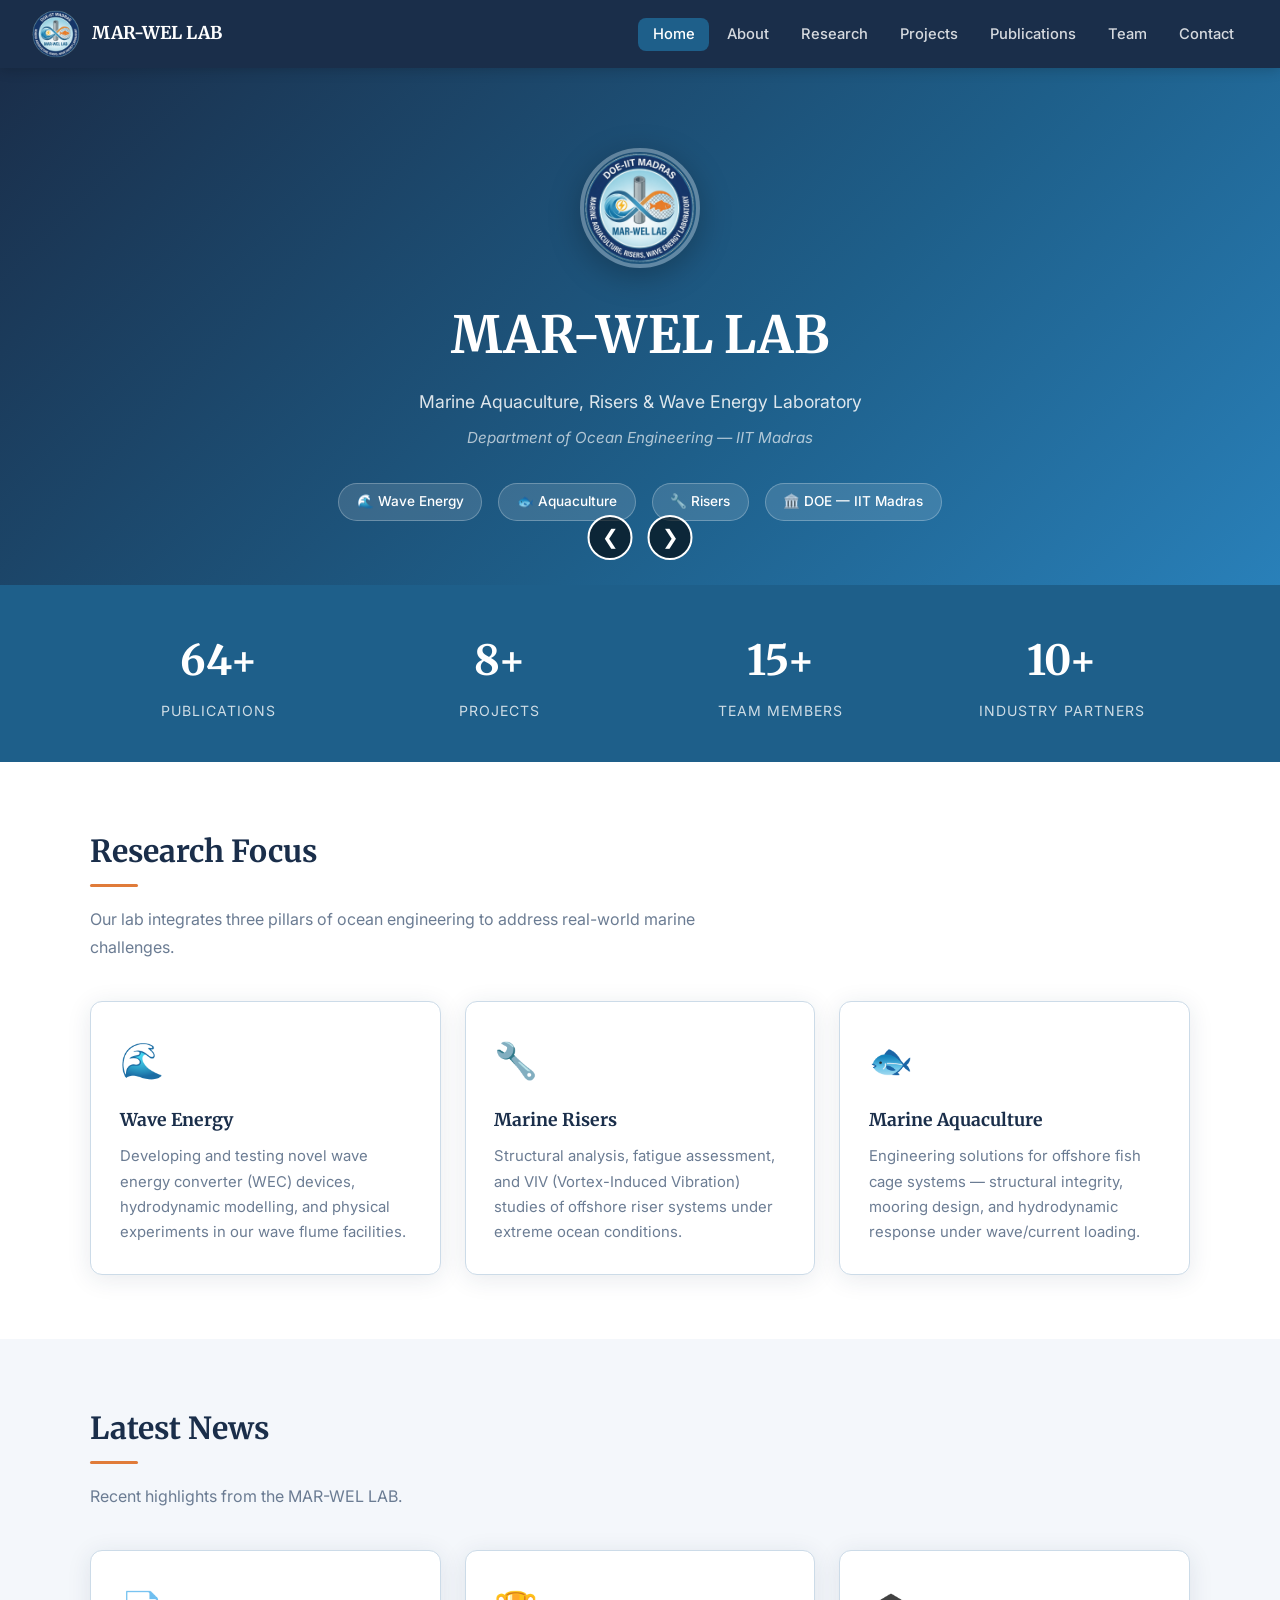
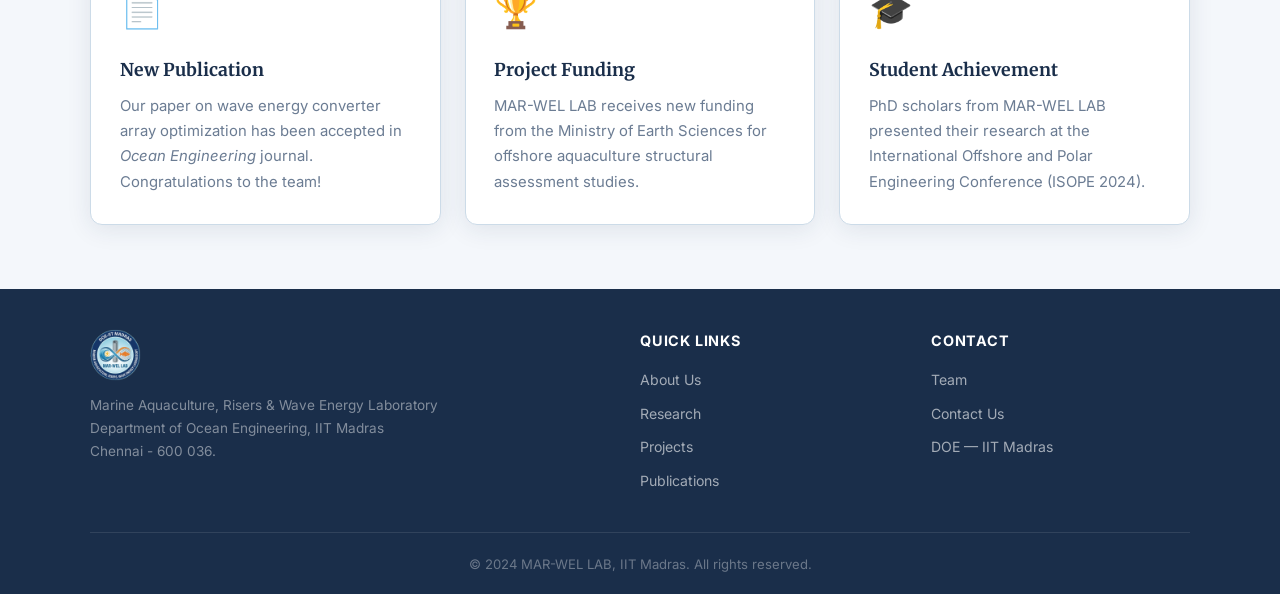
==== index.html @ 19fb05e0 "Update index.html" ====
<!DOCTYPE html>
<html lang="en">
<head>
  <meta charset="UTF-8" />
  <meta name="viewport" content="width=device-width, initial-scale=1.0" />
  <title>MAR-WEL LAB | IIT Madras</title>
  <link rel="icon" href="images/marwel_logo.png" />
  <link rel="preconnect" href="https://fonts.googleapis.com" />
  <link href="https://fonts.googleapis.com/css2?family=Merriweather:wght@400;700&family=Inter:wght@400;500;600&display=swap" rel="stylesheet" />
  <link rel="stylesheet" href="css/style.css" />
</head>
<body>

<!-- NAVBAR -->
<nav class="navbar">
  <div class="navbar-brand">
    <img src="images/marwel_logo.png" alt="MAR-WEL Logo" />
    <span>MAR-WEL LAB</span>
  </div>
  <ul class="nav-links">
    <li><a href="index.html" class="active">Home</a></li>
    <li><a href="about.html">About</a></li>
    <li><a href="research.html">Research</a></li>
    <li><a href="projects.html">Projects</a></li>
    <li><a href="publications.html">Publications</a></li>
    <li><a href="team.html">Team</a></li>
    <li><a href="contact.html">Contact</a></li>
  </ul>
  <div class="hamburger"><span></span><span></span><span></span></div>
</nav>

  <!-- HERO -->
<section class="hero">
  <!-- Background Video -->
  <div class="hero-video-container">

  <video class="hero-video active" muted playsinline autoplay preload="auto">
    <source src="images/videos/Breakwater.mp4" type="video/mp4">
  </video>

  <video class="hero-video active" muted playsinline autoplay preload="auto">
    <source src="images/videos/Fishcage.mp4" type="video/mp4">
  </video>
  </div>  
   
  <!-- Dark Overlay -->
  <div class="hero-overlay"></div>

  <!-- Content -->
  <div class="hero-content">
    <img src="images/marwel_logo.png" alt="MAR-WEL Lab Logo" class="hero-logo" />
    <h1>MAR-WEL LAB</h1>
    <p class="subtitle">Marine Aquaculture, Risers &amp; Wave Energy Laboratory</p>
    <p class="tagline">Department of Ocean Engineering — IIT Madras</p>
    
    <div class="hero-badges">
      <span class="badge">🌊 Wave Energy</span>
      <span class="badge">🐟 Aquaculture</span>
      <span class="badge">🔧 Risers</span>
      <span class="badge">🏛️ DOE — IIT Madras</span>
    </div>
  </div>

  <!-- Video Navigation Buttons -->
<div class="video-controls">
    <button id="prevVideo" aria-label="Previous video">❮</button>
    <button id="nextVideo" aria-label="Next video">❯</button>
</div>
</section>

  
<!-- STATS -->
<div class="stats-bar">
  <div class="stats-grid">
    <div><div class="stat-num" data-target="64" data-suffix="+">64+</div><div class="stat-label">Publications</div></div>
    <div><div class="stat-num" data-target="8" data-suffix="+">8+</div><div class="stat-label">Projects</div></div>
    <div><div class="stat-num" data-target="15" data-suffix="+">15+</div><div class="stat-label">Team Members</div></div>
    <div><div class="stat-num" data-target="10" data-suffix="+">2+</div><div class="stat-label">Industry Partners</div></div>
  </div>
</div>

<!-- RESEARCH AREAS -->
<section class="section">
  <div class="container">
    <h2 class="section-title">Research Focus</h2>
    <p class="section-intro">Our lab integrates three pillars of ocean engineering to address real-world marine challenges.</p>
    <div class="cards">
      <div class="card">
        <div class="card-icon">🌊</div>
        <h3>Wave Energy</h3>
        <p>Developing and testing novel wave energy converter (WEC) devices, hydrodynamic modelling, and physical experiments in our wave flume facilities.</p>
      </div>
      <div class="card">
        <div class="card-icon">🔧</div>
        <h3>Marine Risers</h3>
        <p>Structural analysis, fatigue assessment, and VIV (Vortex-Induced Vibration) studies of offshore riser systems under extreme ocean conditions.</p>
      </div>
      <div class="card">
        <div class="card-icon">🐟</div>
        <h3>Marine Aquaculture</h3>
        <p>Engineering solutions for offshore fish cage systems — structural integrity, mooring design, and hydrodynamic response under wave/current loading.</p>
      </div>
    </div>
  </div>
</section>

<!-- NEWS / HIGHLIGHTS -->
<section class="section section-alt">
  <div class="container">
    <h2 class="section-title">Latest News</h2>
    <p class="section-intro">Recent highlights from the MAR-WEL LAB.</p>
    <div class="cards">
      <div class="card">
        <div class="card-icon">📄</div>
        <h3>New Publication</h3>
        <p>Our paper on wave energy converter array optimization has been accepted in <em>Ocean Engineering</em> journal. Congratulations to the team!</p>
      </div>
      <div class="card">
        <div class="card-icon">🏆</div>
        <h3>Project Funding</h3>
        <p>MAR-WEL LAB receives new funding from the Ministry of Earth Sciences for offshore aquaculture structural assessment studies.</p>
      </div>
      <div class="card">
        <div class="card-icon">🎓</div>
        <h3>Student Achievement</h3>
        <p>PhD scholars from MAR-WEL LAB presented their research at the International Offshore and Polar Engineering Conference (ISOPE 2024).</p>
      </div>
    </div>
  </div>
</section>

<!-- FOOTER -->
<footer>
  <div class="footer-inner">
    <div class="footer-brand">
      <img src="images/marwel_logo.png" alt="MAR-WEL Logo" />
      <p>Marine Aquaculture, Risers &amp; Wave Energy Laboratory<br />Department of Ocean Engineering, IIT Madras<br />Chennai - 600 036.</p>
    </div>
    <div class="footer-col">
      <h4>Quick Links</h4>
      <ul>
        <li><a href="about.html">About Us</a></li>
        <li><a href="research.html">Research</a></li>
        <li><a href="projects.html">Projects</a></li>
        <li><a href="publications.html">Publications</a></li>
      </ul>
    </div>
    <div class="footer-col">
      <h4>Contact</h4>
      <ul>
        <li><a href="team.html">Team</a></li>
        <li><a href="contact.html">Contact Us</a></li>
        <li><a href="https://doe.iitm.ac.in/vijaykg" target="_blank">DOE — IIT Madras</a></li>
      </ul>
    </div>
  </div>
  <div class="footer-bottom">© 2024 MAR-WEL LAB, IIT Madras. All rights reserved.</div>
</footer>

<script src="css/js/script.js"></script>
</body>
</html>
---- css/style.css ----
/* =============================================
   MAR-WEL LAB — IIT Madras
   ============================================= */
:root {
  --navy: #1a2e4a; --ocean: #1e5f8a; --aqua: #d6eaf8;
  --accent: #e07b39; --white: #ffffff; --light-gray: #f4f7fb;
  --mid-gray: #6b7c93; --text: #1a2e4a; --border: #ccdbe8;
  --font-head: 'Merriweather', Georgia, serif;
  --font-body: 'Inter', 'Segoe UI', sans-serif;
  --radius: 8px; --shadow: 0 4px 24px rgba(26,46,74,0.10); --transition: 0.22s ease;
}
*, *::before, *::after { box-sizing: border-box; margin: 0; padding: 0; }
html { scroll-behavior: smooth; }
body { font-family: var(--font-body); color: var(--text); background: var(--white); line-height: 1.7; font-size: 16px; }
img { max-width: 100%; display: block; }
a { color: var(--ocean); text-decoration: none; transition: color var(--transition); }
a:hover { color: var(--accent); }
.navbar { position: sticky; top: 0; z-index: 1000; background: var(--navy); display: flex; align-items: center; justify-content: space-between; padding: 0 2rem; height: 68px; box-shadow: 0 2px 12px rgba(0,0,0,0.18); }
.navbar-brand { display: flex; align-items: center; gap: 12px; }
.navbar-brand img { height: 48px; width: 48px; border-radius: 50%; object-fit: cover; }
.navbar-brand span { color: var(--white); font-family: var(--font-head); font-size: 1.1rem; font-weight: 700; }
.nav-links { display: flex; gap: 0.2rem; list-style: none; }
.nav-links a { color: rgba(255,255,255,0.82); padding: 0.45rem 0.9rem; border-radius: var(--radius); font-size: 0.92rem; font-weight: 500; transition: background var(--transition), color var(--transition); }
.nav-links a:hover, .nav-links a.active { background: var(--ocean); color: var(--white); }
.hamburger { display: none; flex-direction: column; gap: 5px; cursor: pointer; }
.hamburger span { width: 25px; height: 2px; background: var(--white); border-radius: 2px; }
.hero { background: linear-gradient(135deg, var(--navy) 0%, var(--ocean) 60%, #2980b9 100%); color: var(--white); padding: 5rem 2rem 4rem; text-align: center; position: relative; overflow: hidden; }
.hero-logo { width: 120px; height: 120px; border-radius: 50%; margin: 0 auto 1.5rem; border: 4px solid rgba(255,255,255,0.3); box-shadow: 0 8px 32px rgba(0,0,0,0.25); }
.hero h1 { font-family: var(--font-head); font-size: clamp(2rem, 5vw, 3.2rem); font-weight: 700; margin-bottom: 0.5rem; }
.hero .subtitle { font-size: 1.1rem; opacity: 0.85; margin-bottom: 0.5rem; }
.hero .tagline { font-size: 0.95rem; opacity: 0.65; font-style: italic; margin-bottom: 2rem; }
.hero-badges { display: flex; gap: 1rem; justify-content: center; flex-wrap: wrap; }
.badge { background: rgba(255,255,255,0.13); border: 1px solid rgba(255,255,255,0.25); color: var(--white); padding: 0.4rem 1.1rem; border-radius: 20px; font-size: 0.85rem; font-weight: 500; }
.section { padding: 4rem 2rem; }
.section-alt { background: var(--light-gray); }
.container { max-width: 1100px; margin: 0 auto; }
.section-title { font-family: var(--font-head); font-size: 1.9rem; color: var(--navy); margin-bottom: 0.4rem; position: relative; display: inline-block; }
.section-title::after { content: ''; display: block; width: 48px; height: 3px; background: var(--accent); margin-top: 6px; border-radius: 2px; }
.section-intro { color: var(--mid-gray); margin-bottom: 2.5rem; margin-top: 0.8rem; max-width: 640px; font-size: 1rem; }
.cards { display: grid; grid-template-columns: repeat(auto-fit, minmax(280px, 1fr)); gap: 1.5rem; }
.card { background: var(--white); border-radius: 12px; padding: 1.8rem; box-shadow: var(--shadow); border: 1px solid var(--border); transition: transform var(--transition), box-shadow var(--transition); }
.card:hover { transform: translateY(-4px); box-shadow: 0 8px 32px rgba(26,46,74,0.16); }
.card-icon { font-size: 2.2rem; margin-bottom: 1rem; }
.card h3 { font-family: var(--font-head); font-size: 1.1rem; color: var(--navy); margin-bottom: 0.5rem; }
.card p { color: var(--mid-gray); font-size: 0.93rem; }
.stats-bar { background: var(--ocean); color: var(--white); padding: 2.5rem 2rem; }
.stats-grid { display: grid; grid-template-columns: repeat(auto-fit, minmax(150px, 1fr)); gap: 1.5rem; max-width: 1100px; margin: 0 auto; text-align: center; }
.stat-num { font-family: var(--font-head); font-size: 2.6rem; font-weight: 700; color: var(--white); }
.stat-label { font-size: 0.88rem; opacity: 0.78; margin-top: 0.2rem; text-transform: uppercase; letter-spacing: 1px; }
.team-grid { display: grid; grid-template-columns: repeat(auto-fit, minmax(200px, 1fr)); gap: 1.5rem; }
.team-card { text-align: center; background: var(--white); border-radius: 12px; padding: 1.8rem 1.2rem; box-shadow: var(--shadow); border: 1px solid var(--border); transition: transform var(--transition); }
.team-card:hover { transform: translateY(-4px); }
.team-avatar { width: 90px; height: 90px; border-radius: 50%; background: var(--aqua); margin: 0 auto 1rem; display: flex; align-items: center; justify-content: center; font-size: 2rem; border: 3px solid var(--ocean); overflow: hidden; }
.team-avatar img { width: 100%; height: 100%; object-fit: cover; }
.team-avatar.pi-avatar {  width: 140px; height: 190px; border-radius: 6px; flex-shrink: 0;margin: 0;}
.team-name { font-family: var(--font-head); font-size: 1rem; color: var(--navy); font-weight: 700; }
.team-role { font-size: 0.82rem; color: var(--mid-gray); margin-top: 0.25rem; }
.team-email { font-size: 0.8rem; color: var(--ocean); margin-top: 0.4rem; }
.pi-site{font-size: 0.8rem; color: var(--ocean); margin-top: 0.4rem; }
.pub-list { display: flex; flex-direction: column; gap: 1.2rem; }
.pub-item { background: var(--white); border-left: 4px solid var(--ocean); padding: 1.2rem 1.5rem; border-radius: 0 var(--radius) var(--radius) 0; box-shadow: var(--shadow); }
.pub-item:hover { border-left-color: var(--accent); }
.pub-title { font-weight: 600; color: var(--navy); margin-bottom: 0.3rem; font-size: 0.97rem; }
.pub-authors { color: var(--mid-gray); font-size: 0.85rem; }
.pub-journal { color: var(--ocean); font-size: 0.85rem; font-style: italic; }
.pub-year { display: inline-block; background: var(--aqua); color: var(--ocean); padding: 0.15rem 0.6rem; border-radius: 10px; font-size: 0.78rem; font-weight: 600; margin-top: 0.4rem; }
.project-card { background: var(--white); border-radius: 12px; padding: 1.8rem; box-shadow: var(--shadow); border: 1px solid var(--border); margin-bottom: 1.2rem; display: flex; gap: 1.5rem; align-items: flex-start; transition: transform var(--transition); }
.project-card:hover { transform: translateY(-3px); }
.project-num { font-family: var(--font-head); font-size: 2rem; font-weight: 700; color: var(--aqua); min-width: 50px; line-height: 1; }
.project-body h3 { font-family: var(--font-head); color: var(--navy); margin-bottom: 0.4rem; }
.project-body p { color: var(--mid-gray); font-size: 0.92rem; }
.project-tag { display: inline-block; background: var(--aqua); color: var(--ocean); padding: 0.15rem 0.7rem; border-radius: 10px; font-size: 0.78rem; font-weight: 600; margin-top: 0.5rem; margin-right: 0.3rem; }
.contact-grid { display: grid; grid-template-columns: 1fr 1fr; gap: 2rem; }
.contact-info h3 { font-family: var(--font-head); color: var(--navy); margin-bottom: 1rem; }
.contact-item { display: flex; gap: 0.8rem; align-items: flex-start; margin-bottom: 1rem; }
.contact-icon { font-size: 1.3rem; margin-top: 0.1rem; }
.contact-text p { color: var(--mid-gray); font-size: 0.92rem; }
.contact-text strong { color: var(--navy); }
.contact-form { background: var(--white); border-radius: 12px; padding: 2rem; box-shadow: var(--shadow); border: 1px solid var(--border); }
.form-group { margin-bottom: 1.2rem; }
.form-group label { display: block; font-size: 0.88rem; font-weight: 600; color: var(--navy); margin-bottom: 0.4rem; }
.form-group input, .form-group textarea, .form-group select { width: 100%; padding: 0.7rem 1rem; border: 1px solid var(--border); border-radius: var(--radius); font-family: var(--font-body); font-size: 0.95rem; color: var(--text); background: var(--white); }
.form-group input:focus, .form-group textarea:focus { outline: none; border-color: var(--ocean); box-shadow: 0 0 0 3px rgba(30,95,138,0.1); }
.form-group textarea { min-height: 130px; resize: vertical; }
.btn { background: var(--ocean); color: var(--white); border: none; padding: 0.75rem 2rem; border-radius: var(--radius); font-size: 0.95rem; font-weight: 600; cursor: pointer; transition: background var(--transition), transform var(--transition); font-family: var(--font-body); }
.btn:hover { background: var(--navy); transform: translateY(-1px); }
.page-header { background: linear-gradient(135deg, var(--navy) 0%, var(--ocean) 100%); color: var(--white); padding: 3rem 2rem 2.5rem; text-align: center; }
.page-header h1 { font-family: var(--font-head); font-size: 2.2rem; margin-bottom: 0.4rem; }
.page-header p { opacity: 0.75; font-size: 1rem; }
.about-grid { display: grid; grid-template-columns: 1fr 1.6fr; gap: 3rem; align-items: start; }
.about-logo { border-radius: 50%; width: 200px; height: 200px; margin: 0 auto; border: 5px solid var(--border); box-shadow: var(--shadow); }
.about-text h2 { font-family: var(--font-head); color: var(--navy); margin-bottom: 0.8rem; }
.about-text p { color: var(--mid-gray); margin-bottom: 1rem; }
.pillars { display: grid; grid-template-columns: 1fr 1fr 1fr; gap: 1rem; margin-top: 1.5rem; }
.pillar { text-align: center; padding: 1.2rem; background: var(--aqua); border-radius: var(--radius); }
.pillar-icon { font-size: 1.8rem; }
.pillar-name { font-weight: 700; color: var(--navy); font-size: 0.88rem; margin-top: 0.4rem; }
.research-area { background: var(--white); border-radius: 12px; padding: 2rem; box-shadow: var(--shadow); border: 1px solid var(--border); margin-bottom: 1.5rem; }
.research-area h3 { font-family: var(--font-head); color: var(--navy); margin-bottom: 0.5rem; display: flex; align-items: center; gap: 0.6rem; }
.research-area ul { padding-left: 1.2rem; color: var(--mid-gray); font-size: 0.93rem; }
.research-area ul li { margin-bottom: 0.3rem; }
footer { background: var(--navy); color: rgba(255,255,255,0.7); padding: 2.5rem 2rem 1.2rem; }
.footer-inner { max-width: 1100px; margin: 0 auto; display: grid; grid-template-columns: 2fr 1fr 1fr; gap: 2rem; padding-bottom: 2rem; border-bottom: 1px solid rgba(255,255,255,0.1); }
.footer-brand img { height: 52px; border-radius: 50%; margin-bottom: 0.8rem; }
.footer-brand p { font-size: 0.85rem; opacity: 0.65; }
.footer-col h4 { color: var(--white); font-size: 0.9rem; font-weight: 700; margin-bottom: 0.8rem; text-transform: uppercase; letter-spacing: 0.8px; }
.footer-col ul { list-style: none; }
.footer-col ul li { margin-bottom: 0.4rem; }
.footer-col ul li a { color: rgba(255,255,255,0.6); font-size: 0.88rem; transition: color var(--transition); }
.footer-col ul li a:hover { color: var(--white); }
.footer-bottom { max-width: 1100px; margin: 1.2rem auto 0; text-align: center; font-size: 0.82rem; opacity: 0.5; }
@media (max-width: 768px) {
  .hamburger { display: flex; }
  .nav-links { display: none; flex-direction: column; position: absolute; top: 68px; left: 0; right: 0; background: var(--navy); padding: 1rem; gap: 0.3rem; }
  .nav-links.open { display: flex; }
  .contact-grid, .about-grid, .footer-inner, .pillars { grid-template-columns: 1fr; }
  .project-card { flex-direction: column; }
}
@media (max-width: 480px) {
  .hero, .section, .stats-bar { padding: 2.5rem 1.2rem; }
}
/* =============================================
   DOI Button Styles
   ============================================= */
.pub-doi {
  display: inline-block;
  margin-top: 0.6rem;
  padding: 0.35rem 0.8rem;
  background: var(--ocean);        /* Using your existing color variable */
  color: white;
  border-radius: 6px;
  text-decoration: none;
  font-size: 0.85rem;
  font-weight: 500;
  transition: var(--transition);
}

.pub-doi:hover {
  background: var(--navy);
  transform: translateY(-1px);
}


/* =========================================================
   MAR-WEL LAB - VIDEO BACKGROUND
========================================================= */

.hero {
    position: relative;
    overflow: hidden;
}


/* VIDEO CONTAINER */

.hero-video-container {
    position: absolute;

    top: 0;
    left: 0;

    width: 100%;
    height: 100%;

    overflow: hidden;

    z-index: 0;
}


/* ALL VIDEOS */

.hero-video {
    position: absolute;

    top: 0;
    left: 0;

    width: 100%;
    height: 100%;

    object-fit: cover;

    opacity: 0;

    visibility: hidden;

    transition: opacity 0.8s ease-in-out;

    pointer-events: none;
}


/* ACTIVE VIDEO */

.hero-video.active {
    opacity: 1;

    visibility: visible;
}


/* OVERLAY */

.hero-overlay {
    position: absolute;

    top: 0;
    left: 0;

    width: 100%;
    height: 100%;

    z-index: 1;
}


/* CONTENT */

.hero-content {
    position: relative;

    z-index: 2;
}


/* =========================================================
   NEXT / PREVIOUS BUTTONS
========================================================= */

```css
/* Video Navigation Buttons */
.video-controls {
    position: absolute;
    top: 50%;
    left: 0;
    width: 100%;
    display: flex;
    justify-content: space-between;
    align-items: center;
    transform: translateY(-50%);
    padding: 0 25px;
    z-index: 10;
    pointer-events: none;
}

.video-controls button {
    pointer-events: auto;
    width: 50px;
    height: 50px;
    border: none;
    border-radius: 50%;
    background: rgba(0, 0, 0, 0.45);
    color: white;
    font-size: 28px;
    cursor: pointer;
    transition: all 0.3s ease;
}

.video-controls button:hover {
    background: rgba(0, 0, 0, 0.75);
    transform: scale(1.1);
}
```
/* =========================================================
   MOBILE
========================================================= */

@media (max-width: 768px) {

    .hero-video {
        object-position: center center;
    }


    .video-controls {
        bottom: 15px;

        gap: 10px;
    }


    .video-controls button {
        width: 38px;
        height: 38px;

        font-size: 16px;
    }

}

.video-controls {
    position: absolute;

    left: 50%;
    bottom: 25px;

    transform: translateX(-50%);

    z-index: 1000;

    display: flex;
    gap: 15px;
}


.video-controls button {
    width: 45px;
    height: 45px;

    border: 2px solid white;
    border-radius: 50%;

    background: rgba(0, 0, 0, 0.6);

    color: white;

    font-size: 20px;

    cursor: pointer;

    display: flex;
    align-items: center;
    justify-content: center;

    pointer-events: auto;
}


.video-controls button:hover {
    background: white;
    color: #173653;
}
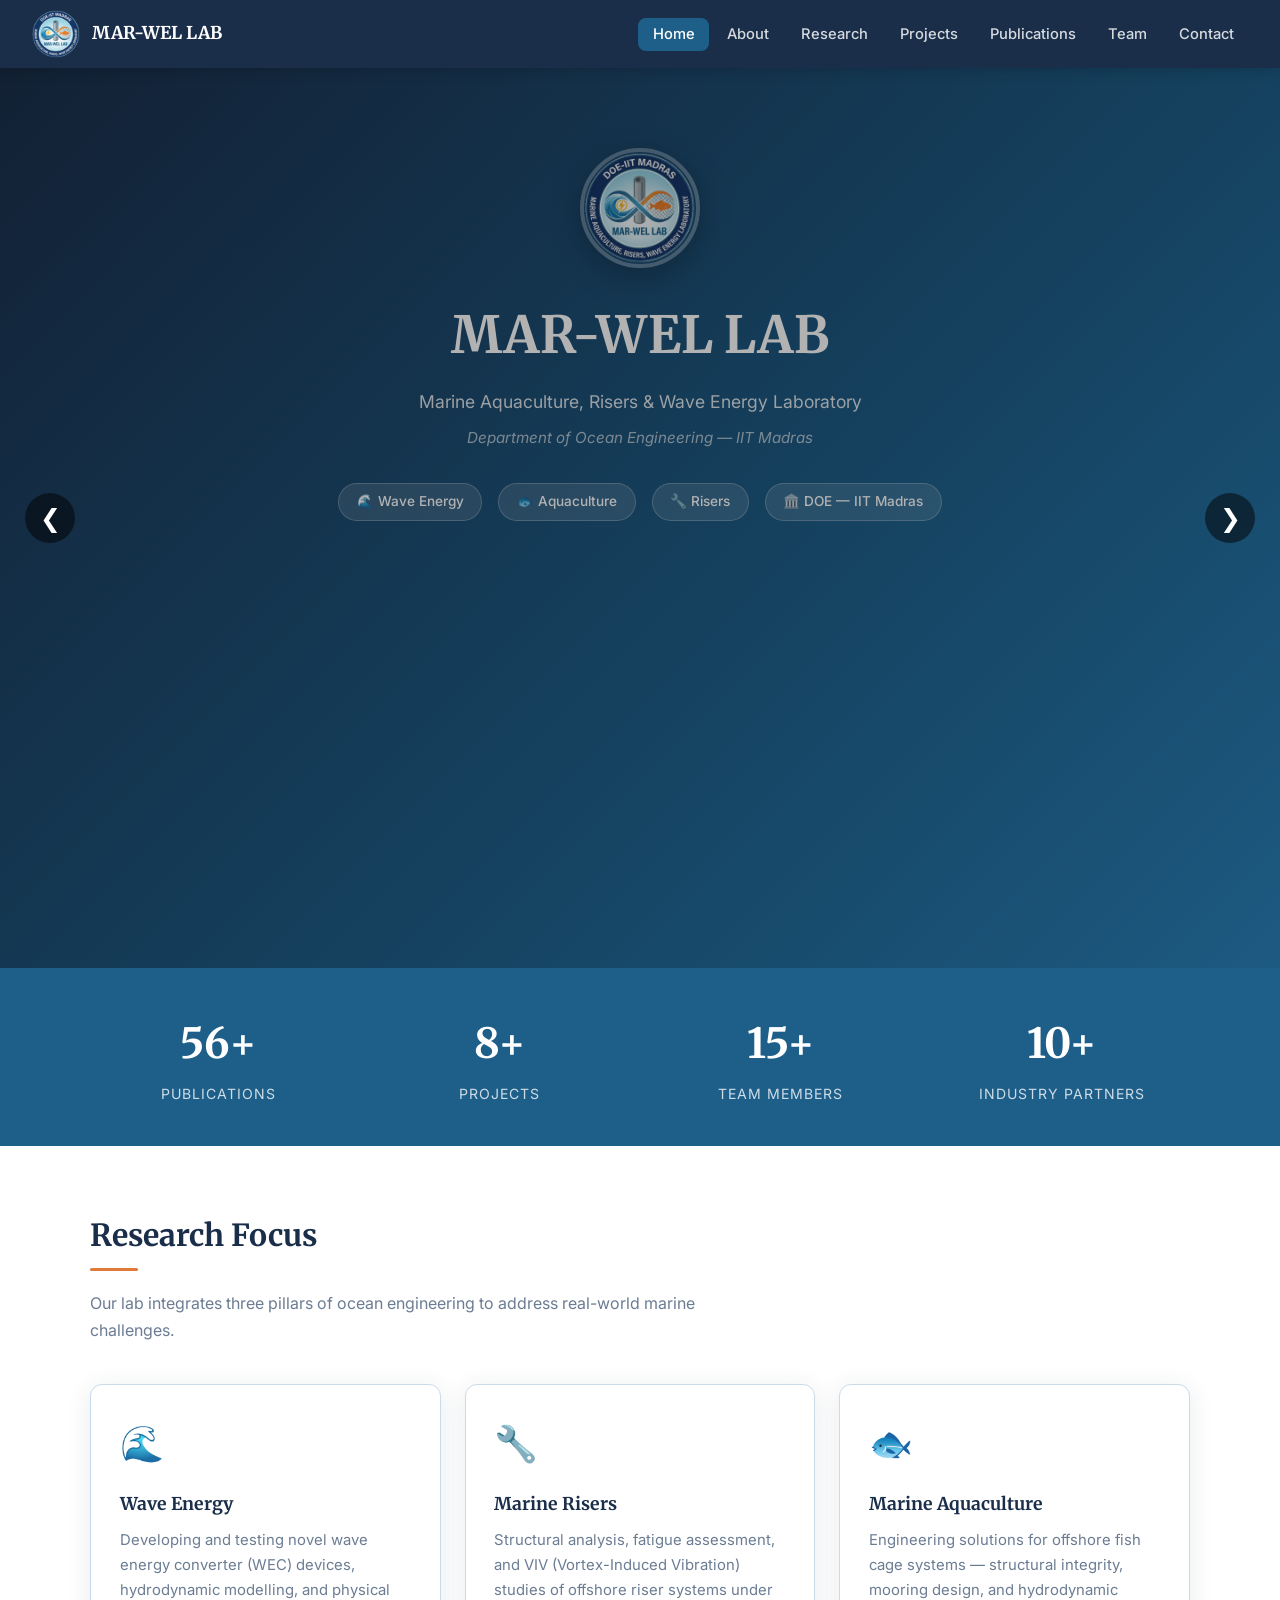
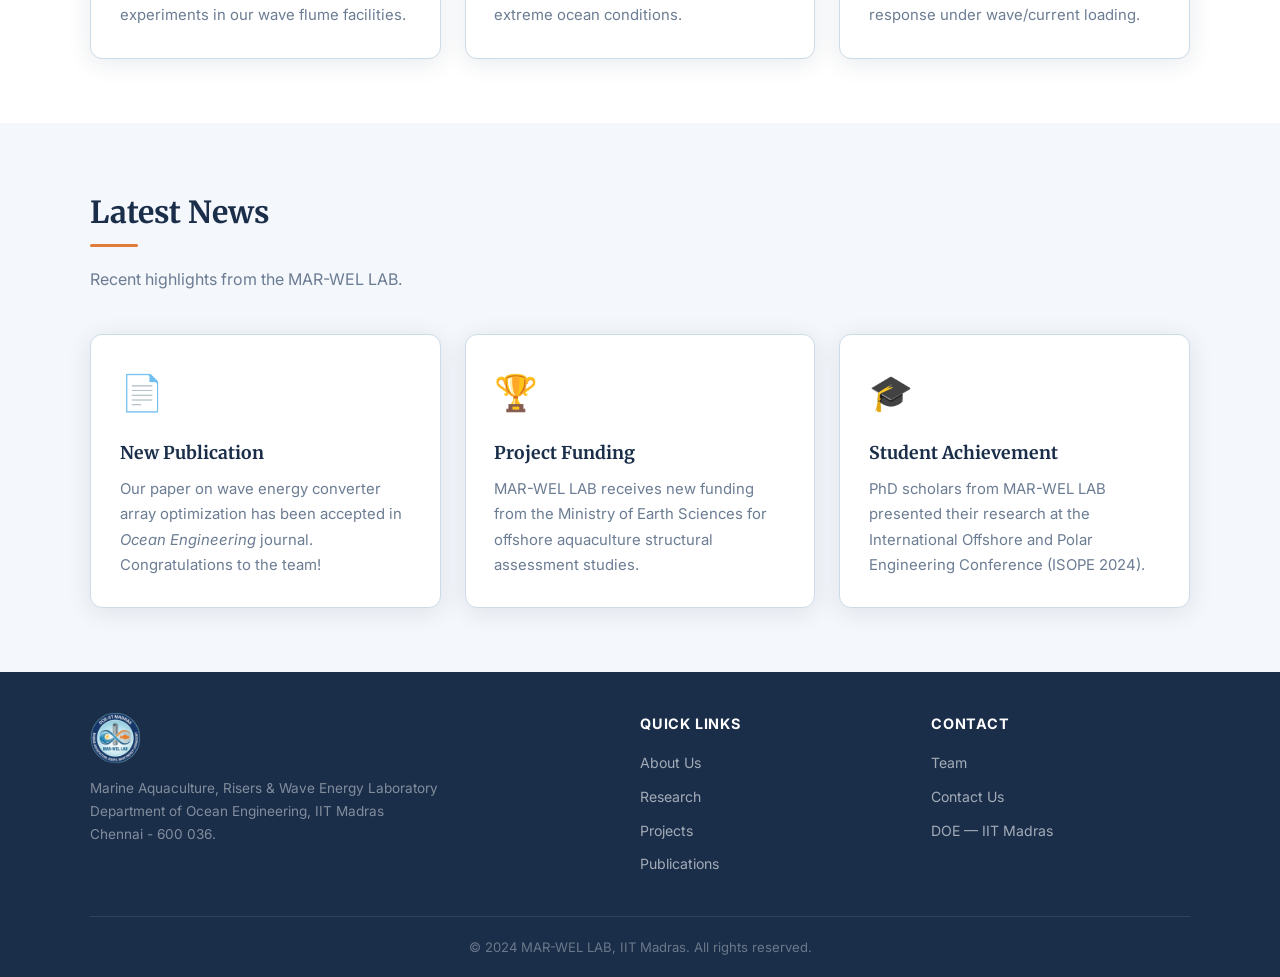
==== commit 4a47262a: "Update index.html" ====
--- a/index.html
+++ b/index.html
@@ -38,11 +38,22 @@
     <source src="images/videos/Breakwater.mp4" type="video/mp4">
   </video>
 
-  <video class="hero-video active" muted playsinline autoplay preload="auto">
+  <video class="hero-video" muted playsinline autoplay preload="auto">
     <source src="images/videos/Fishcage.mp4" type="video/mp4">
   </video>
   </div>  
-   
+
+  <video class="hero-video" muted playsinline autoplay preload="auto">
+    <source src="images/videos/Floating_body.mp4" type="video/mp4">
+  </video>
+  </div> 
+
+   <!-- Video Navigation Buttons -->
+<div class="video-controls">
+    <button id="prevVideo" aria-label="Previous video">❮</button>
+    <button id="nextVideo" aria-label="Next video">❯</button>
+</div>
+  
   <!-- Dark Overlay -->
   <div class="hero-overlay"></div>
 
@@ -61,11 +72,7 @@
     </div>
   </div>
 
-  <!-- Video Navigation Buttons -->
-<div class="video-controls">
-    <button id="prevVideo" aria-label="Previous video">❮</button>
-    <button id="nextVideo" aria-label="Next video">❯</button>
-</div>
+ 
 </section>
 
   
--- a/css/style.css
+++ b/css/style.css
@@ -147,187 +147,76 @@
 
 .hero {
     position: relative;
+    width: 100%;
+    height: 100vh;
     overflow: hidden;
 }
 
-
-/* VIDEO CONTAINER */
-
 .hero-video-container {
     position: absolute;
-
-    top: 0;
-    left: 0;
-
+    inset: 0;
     width: 100%;
     height: 100%;
-
-    overflow: hidden;
-
-    z-index: 0;
-}
-
-
-/* ALL VIDEOS */
+}
 
 .hero-video {
     position: absolute;
-
-    top: 0;
-    left: 0;
-
+    inset: 0;
     width: 100%;
     height: 100%;
-
     object-fit: cover;
 
     opacity: 0;
-
     visibility: hidden;
-
-    transition: opacity 0.8s ease-in-out;
-
-    pointer-events: none;
-}
-
-
-/* ACTIVE VIDEO */
+    transition: opacity 0.5s ease;
+}
 
 .hero-video.active {
     opacity: 1;
-
     visibility: visible;
 }
 
-
-/* OVERLAY */
-
+/* Dark overlay */
 .hero-overlay {
     position: absolute;
-
-    top: 0;
-    left: 0;
-
-    width: 100%;
-    height: 100%;
-
-    z-index: 1;
-}
-
-
-/* CONTENT */
-
-.hero-content {
-    position: relative;
-
+    inset: 0;
+    background: rgba(0, 0, 0, 0.3);
     z-index: 2;
 }
 
-
-/* =========================================================
-   NEXT / PREVIOUS BUTTONS
-========================================================= */
-
-```css
-/* Video Navigation Buttons */
+/* Video buttons */
 .video-controls {
     position: absolute;
     top: 50%;
     left: 0;
     width: 100%;
+    padding: 0 25px;
+
     display: flex;
     justify-content: space-between;
     align-items: center;
+
     transform: translateY(-50%);
-    padding: 0 25px;
     z-index: 10;
-    pointer-events: none;
 }
 
 .video-controls button {
-    pointer-events: auto;
     width: 50px;
     height: 50px;
+
     border: none;
     border-radius: 50%;
-    background: rgba(0, 0, 0, 0.45);
+
+    background: rgba(0, 0, 0, 0.5);
     color: white;
-    font-size: 28px;
+
+    font-size: 25px;
     cursor: pointer;
-    transition: all 0.3s ease;
+
+    transition: 0.3s;
 }
 
 .video-controls button:hover {
-    background: rgba(0, 0, 0, 0.75);
+    background: rgba(0, 0, 0, 0.8);
     transform: scale(1.1);
 }
-```
-/* =========================================================
-   MOBILE
-========================================================= */
-
-@media (max-width: 768px) {
-
-    .hero-video {
-        object-position: center center;
-    }
-
-
-    .video-controls {
-        bottom: 15px;
-
-        gap: 10px;
-    }
-
-
-    .video-controls button {
-        width: 38px;
-        height: 38px;
-
-        font-size: 16px;
-    }
-
-}
-
-.video-controls {
-    position: absolute;
-
-    left: 50%;
-    bottom: 25px;
-
-    transform: translateX(-50%);
-
-    z-index: 1000;
-
-    display: flex;
-    gap: 15px;
-}
-
-
-.video-controls button {
-    width: 45px;
-    height: 45px;
-
-    border: 2px solid white;
-    border-radius: 50%;
-
-    background: rgba(0, 0, 0, 0.6);
-
-    color: white;
-
-    font-size: 20px;
-
-    cursor: pointer;
-
-    display: flex;
-    align-items: center;
-    justify-content: center;
-
-    pointer-events: auto;
-}
-
-
-.video-controls button:hover {
-    background: white;
-    color: #173653;
-}
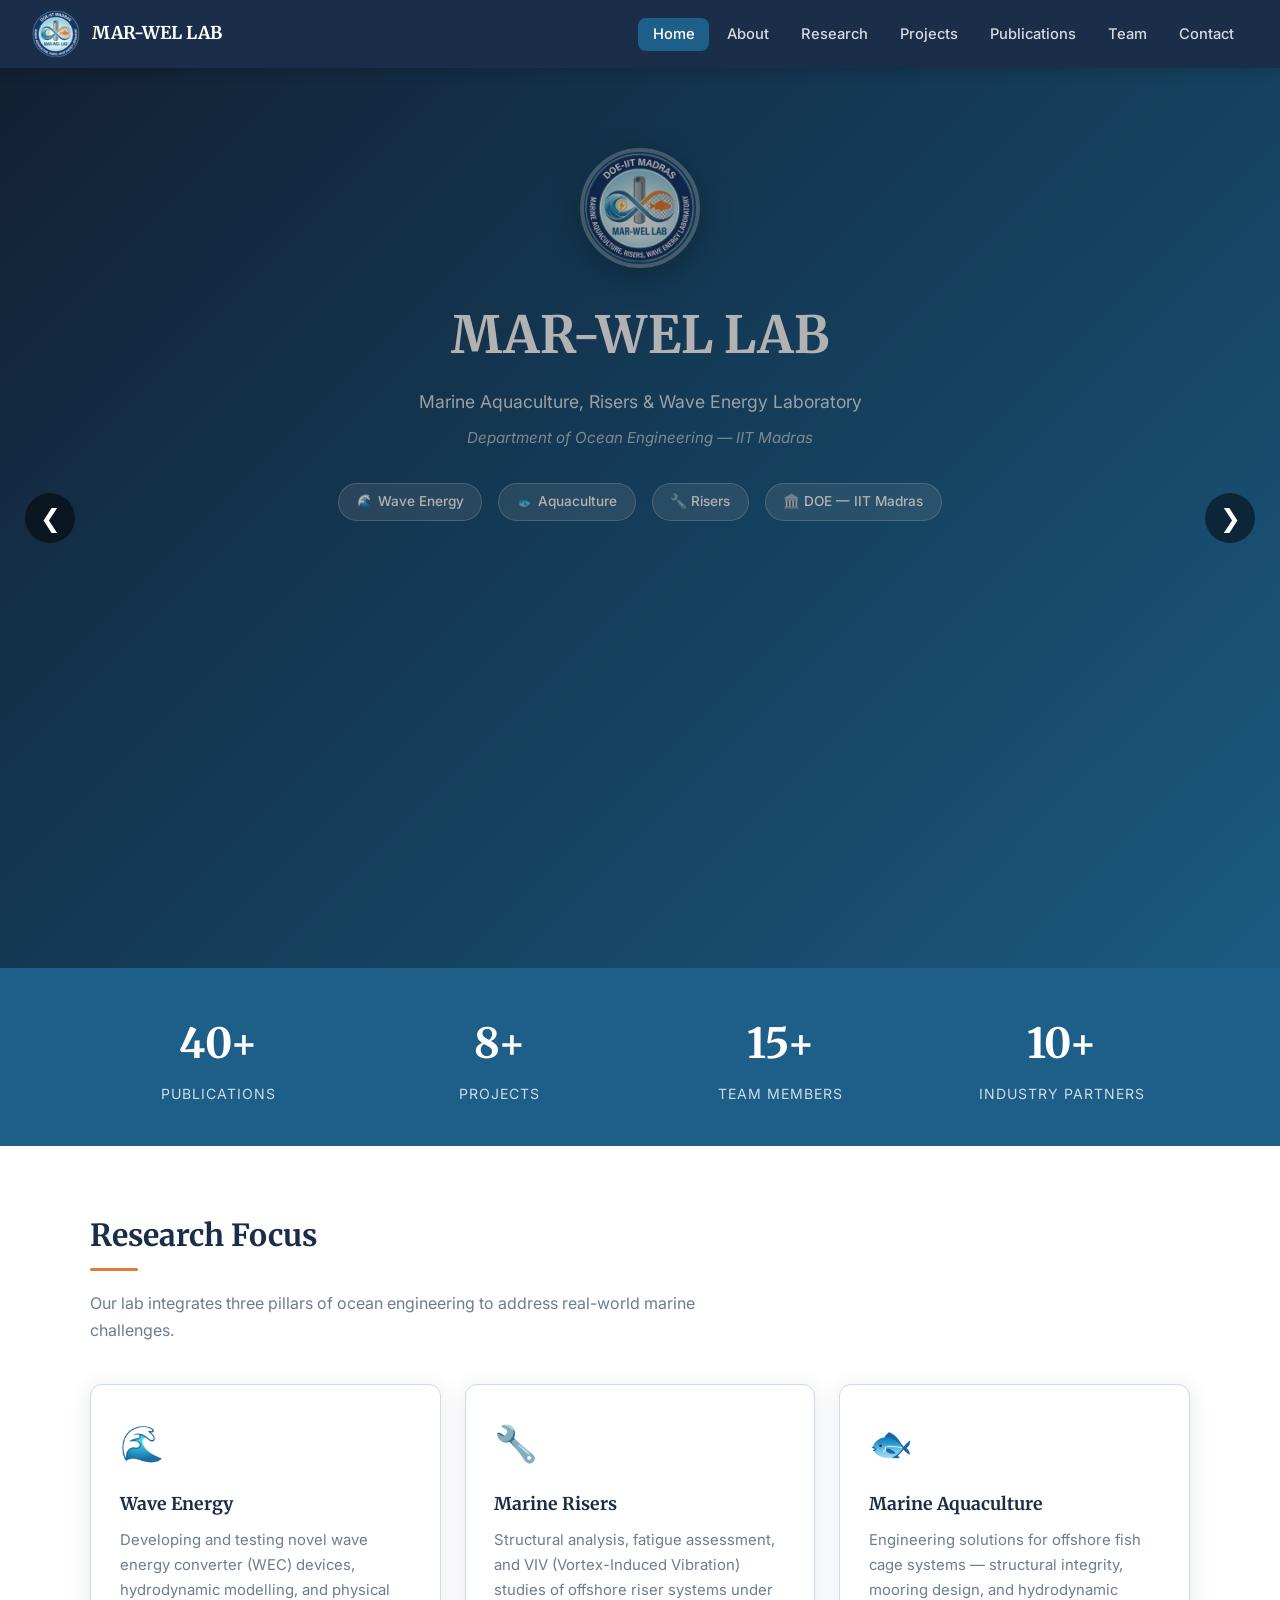
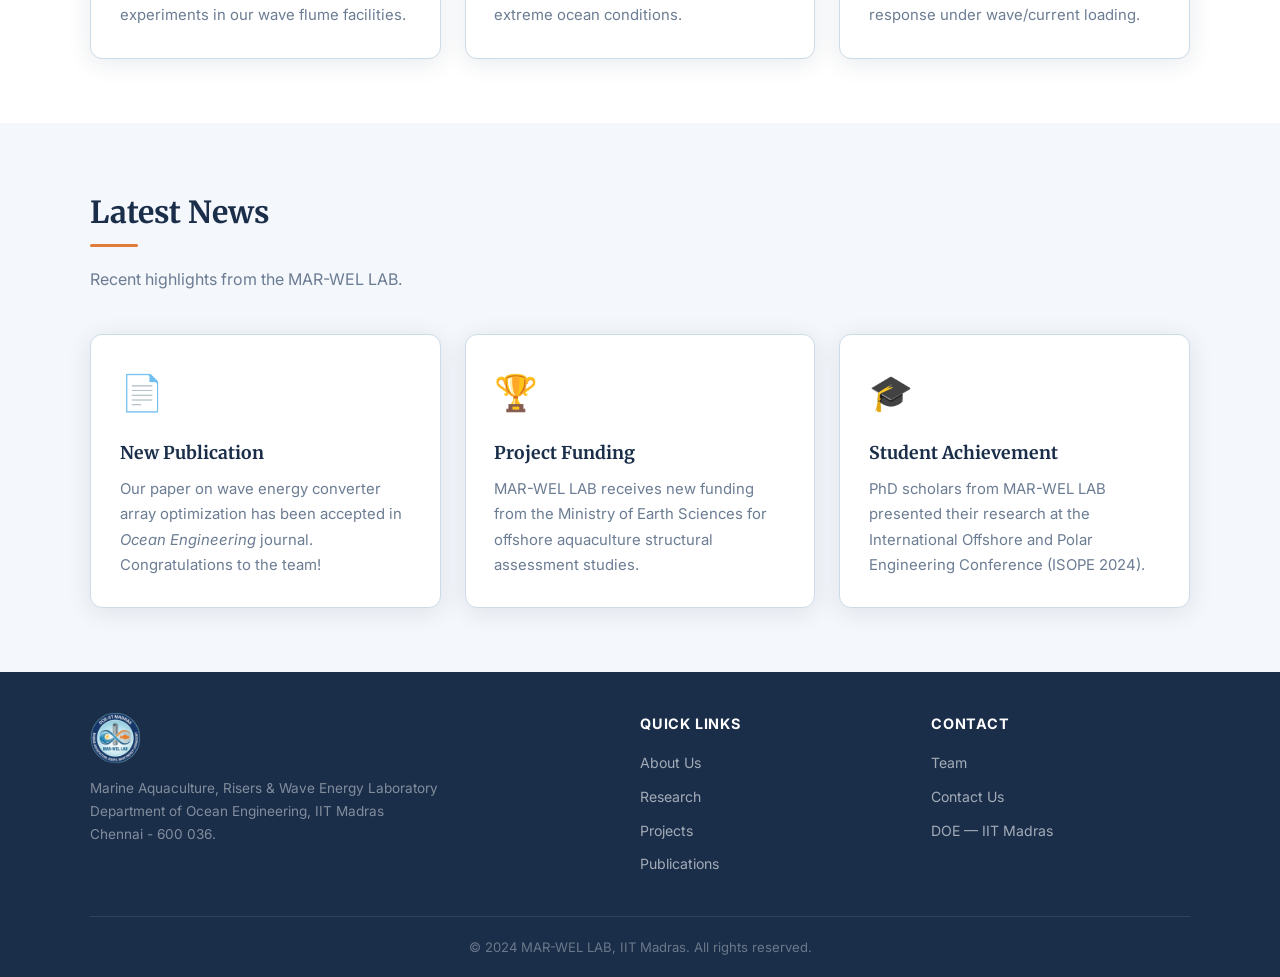
==== commit 18928ac3: "Update index.html" ====
--- a/index.html
+++ b/index.html
@@ -41,8 +41,7 @@
   <video class="hero-video" muted playsinline autoplay preload="auto">
     <source src="images/videos/Fishcage.mp4" type="video/mp4">
   </video>
-  </div>  
-
+ 
   <video class="hero-video" muted playsinline autoplay preload="auto">
     <source src="images/videos/Floating_body.mp4" type="video/mp4">
   </video>
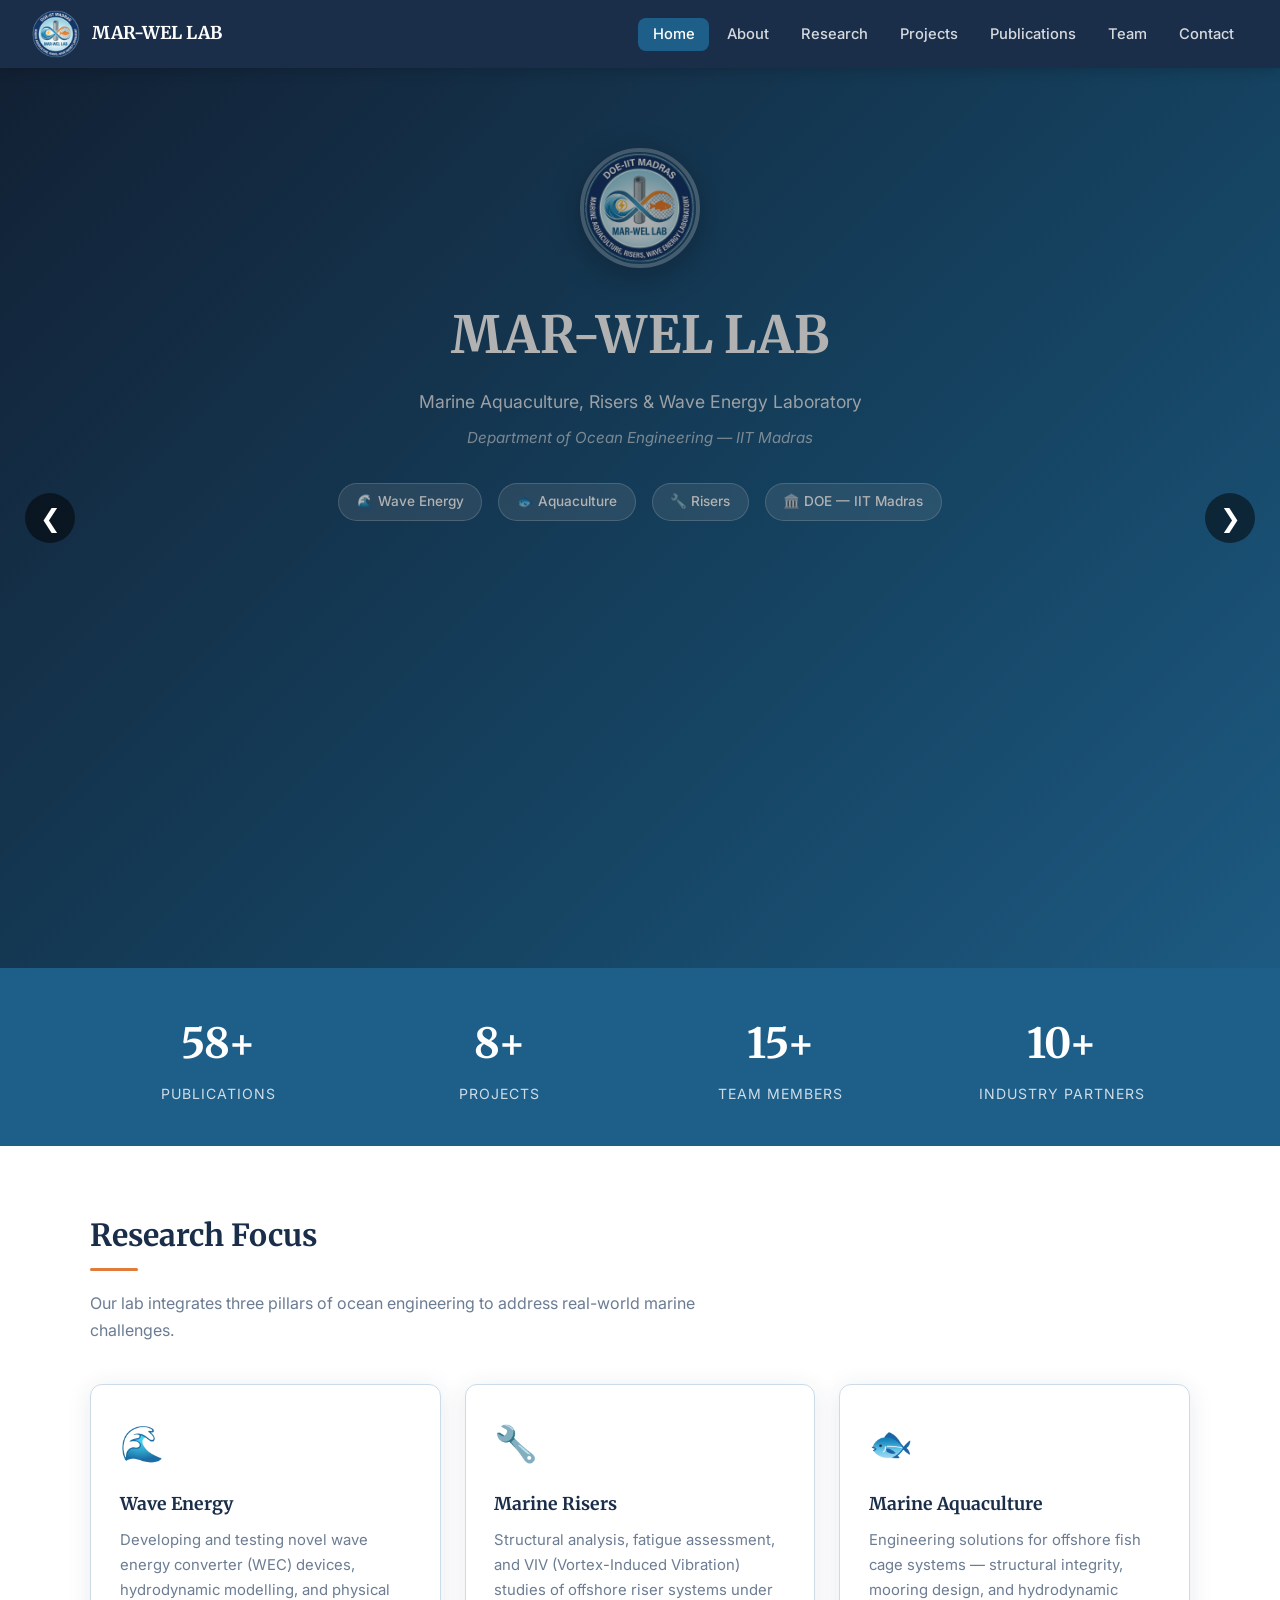
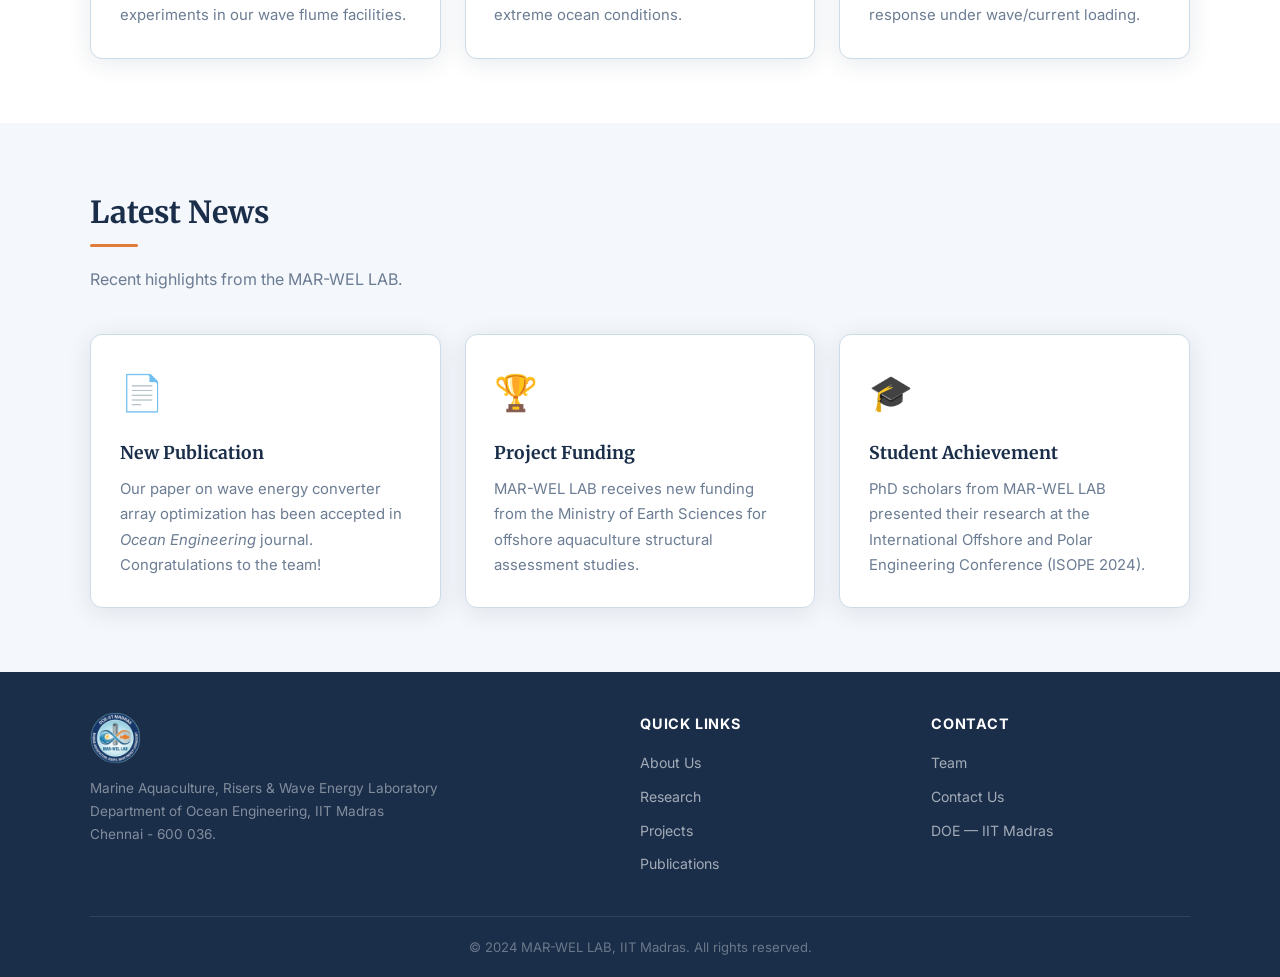
==== commit 6c1e2f30: "Update index.html" ====
--- a/index.html
+++ b/index.html
@@ -43,7 +43,7 @@
   </video>
  
   <video class="hero-video" muted playsinline autoplay preload="auto">
-    <source src="images/videos/Floating_body.mp4" type="video/mp4">
+    <source src="images/videos/Floating.mp4" type="video/mp4">
   </video>
   </div> 
 
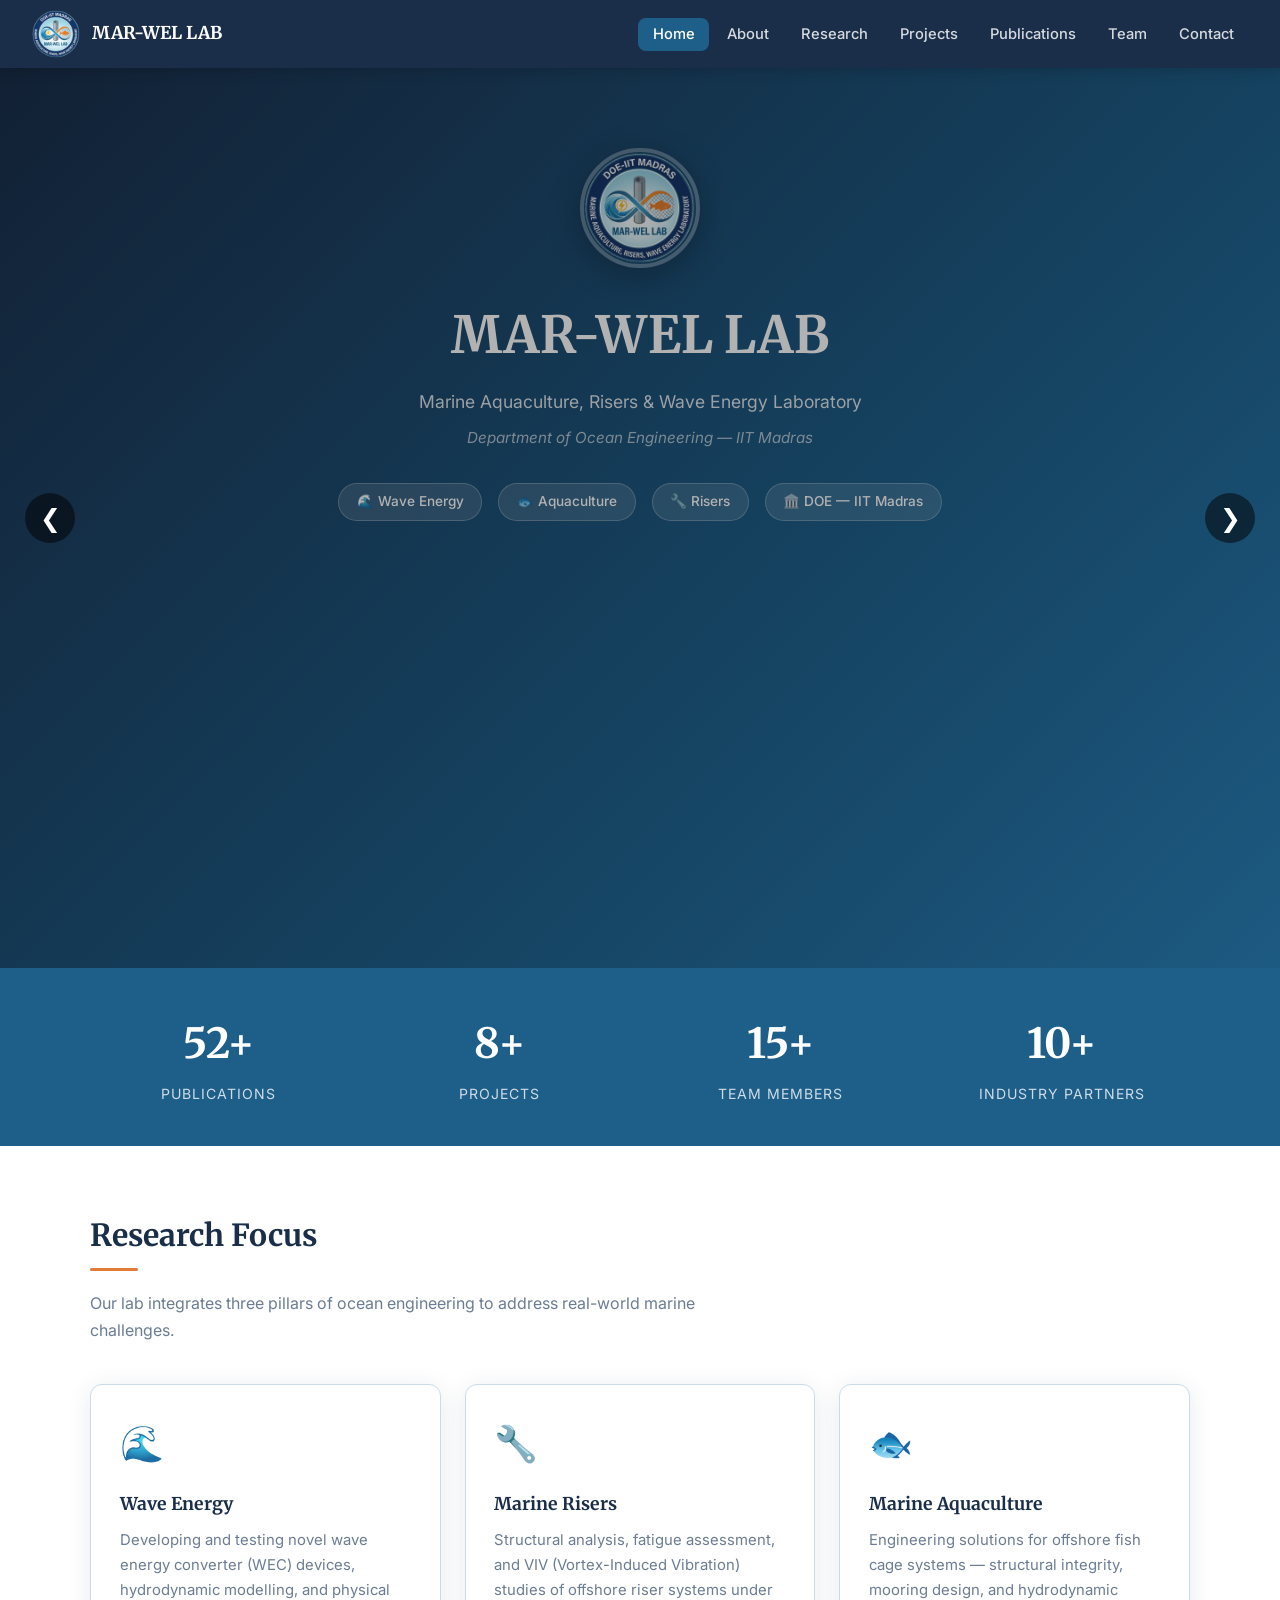
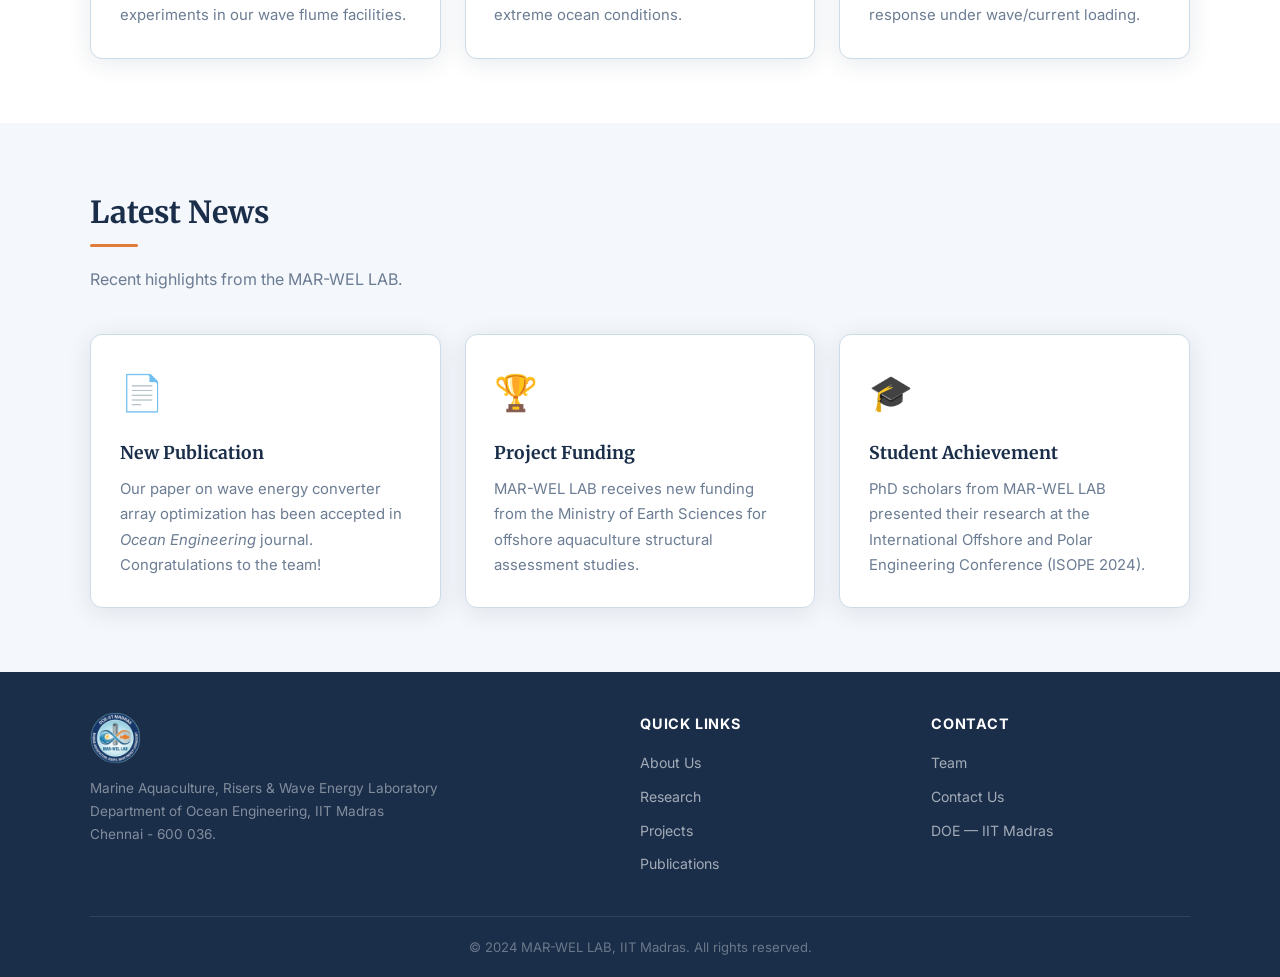
==== commit 8bdec981: "Update index.html" ====
--- a/index.html
+++ b/index.html
@@ -45,6 +45,12 @@
   <video class="hero-video" muted playsinline autoplay preload="auto">
     <source src="images/videos/Floating.mp4" type="video/mp4">
   </video>
+
+  <video class="hero-video" muted playsinline autoplay preload="auto">
+    <source src="images/videos/IntegrationF.mp4" type="video/mp4">
+  </video>
+
+    
   </div> 
 
    <!-- Video Navigation Buttons -->
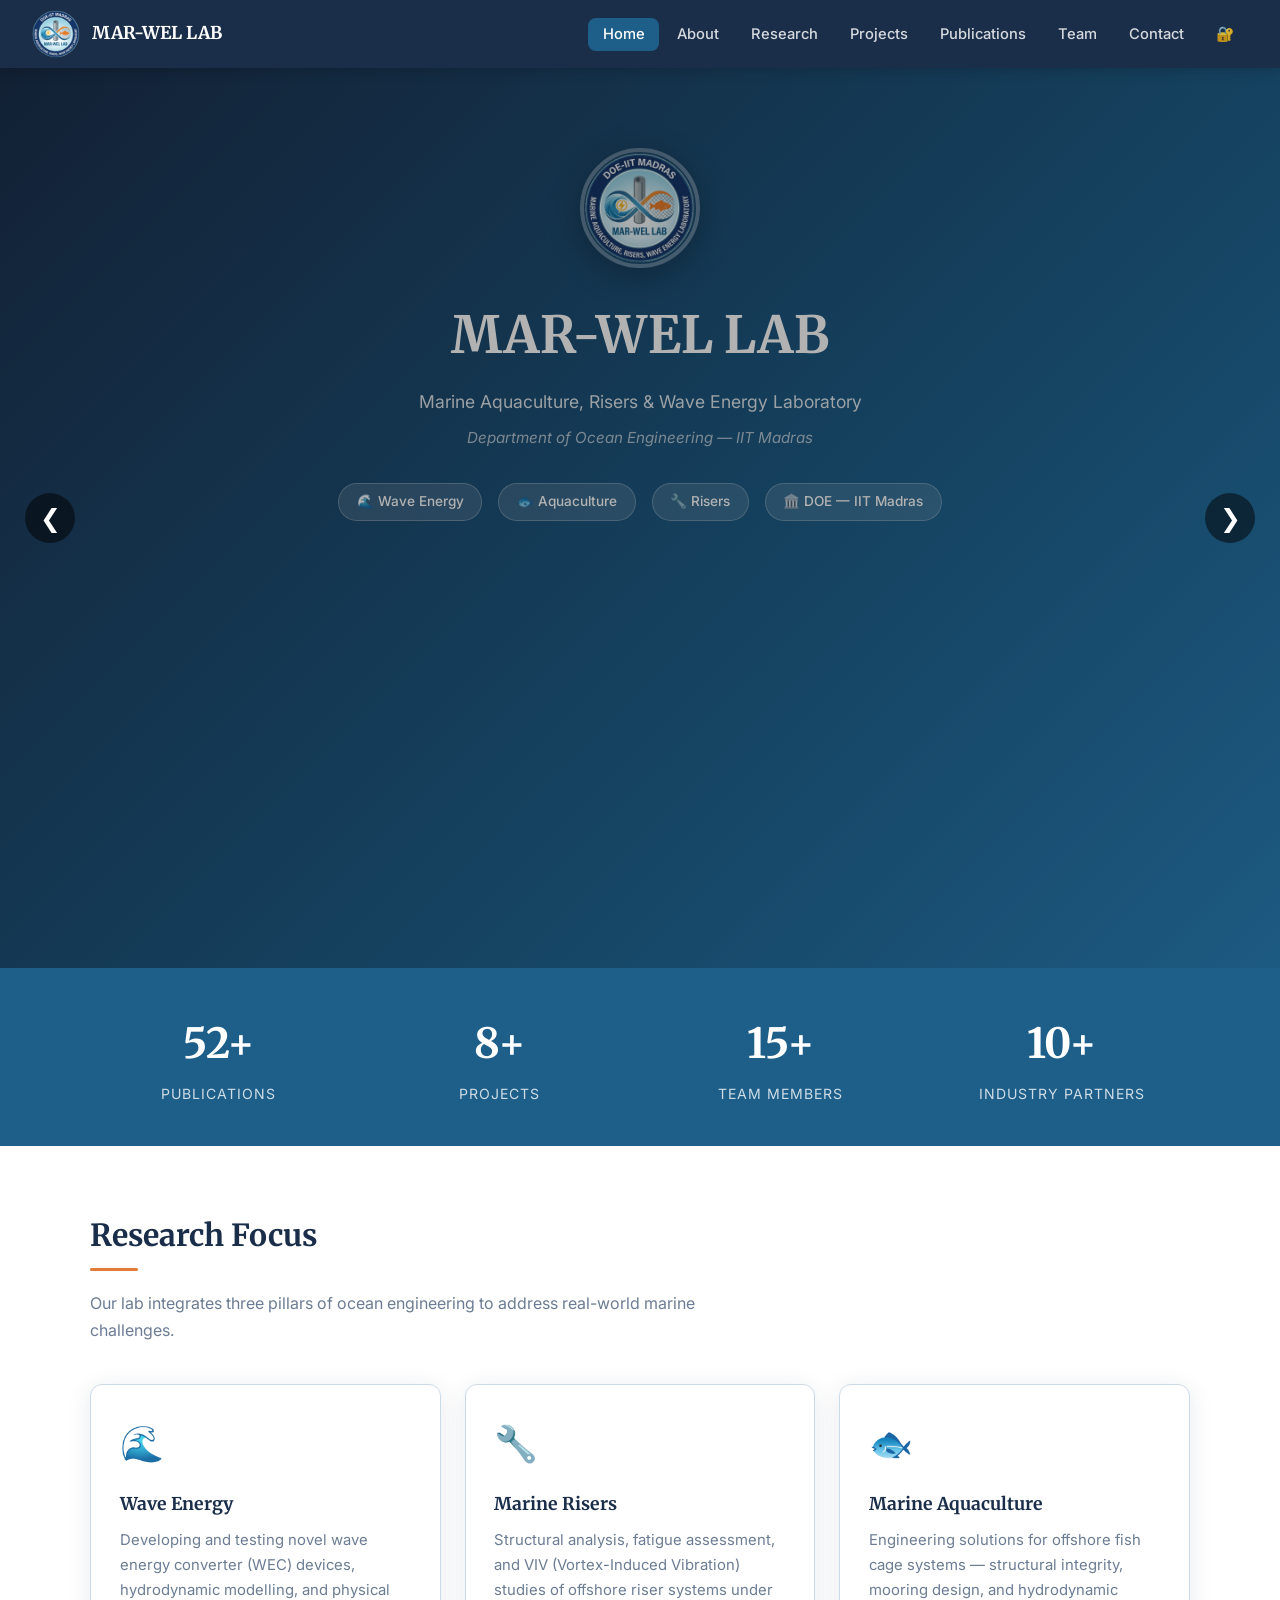
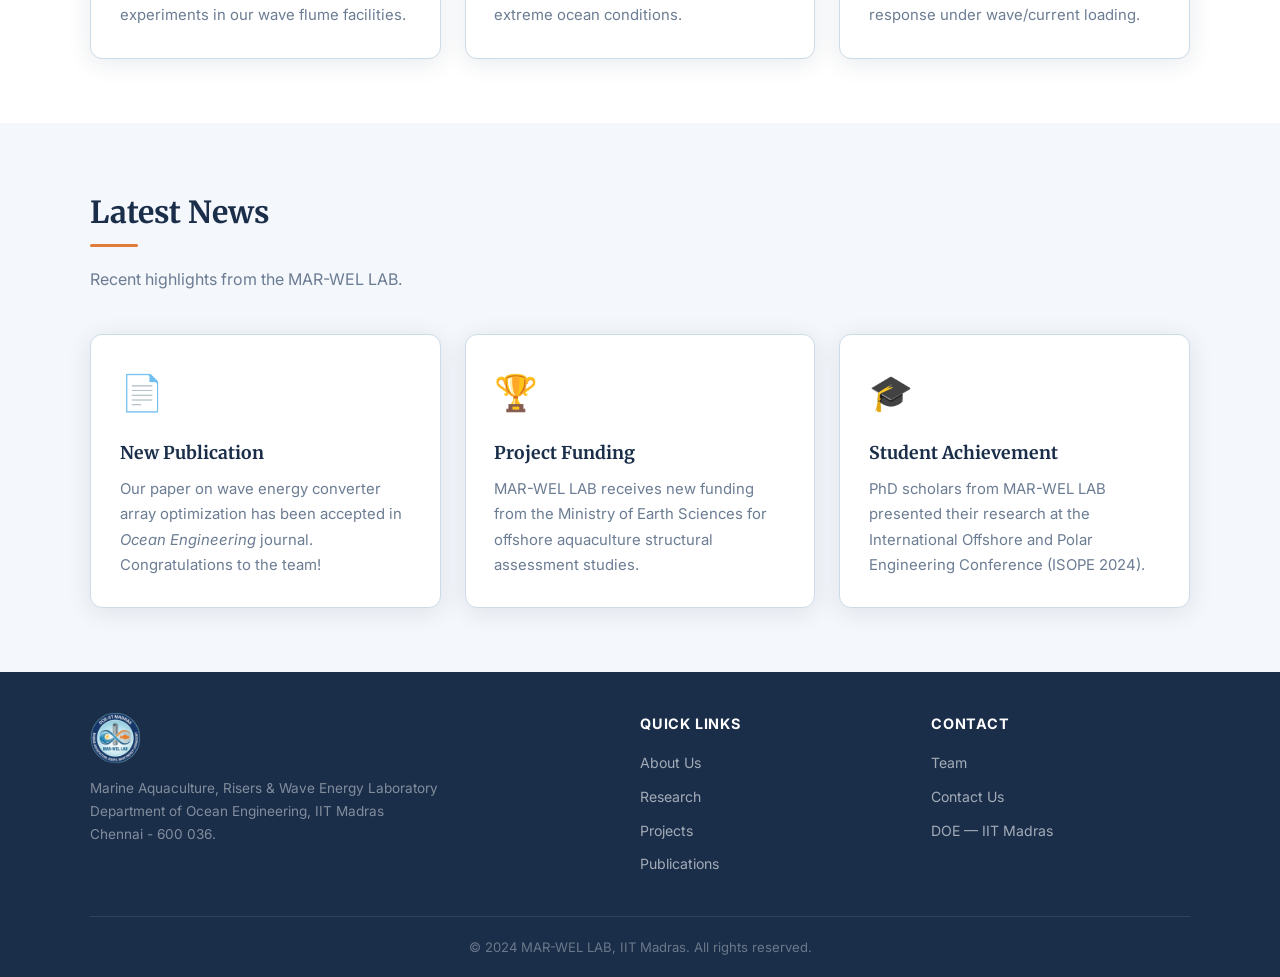
==== commit 1ba9f80f: "Update index.html" ====
--- a/index.html
+++ b/index.html
@@ -25,6 +25,7 @@
     <li><a href="publications.html">Publications</a></li>
     <li><a href="team.html">Team</a></li>
     <li><a href="contact.html">Contact</a></li>
+    <li><a href="admin-login.html" title="Admin Login">🔐</a></li>
   </ul>
   <div class="hamburger"><span></span><span></span><span></span></div>
 </nav>
